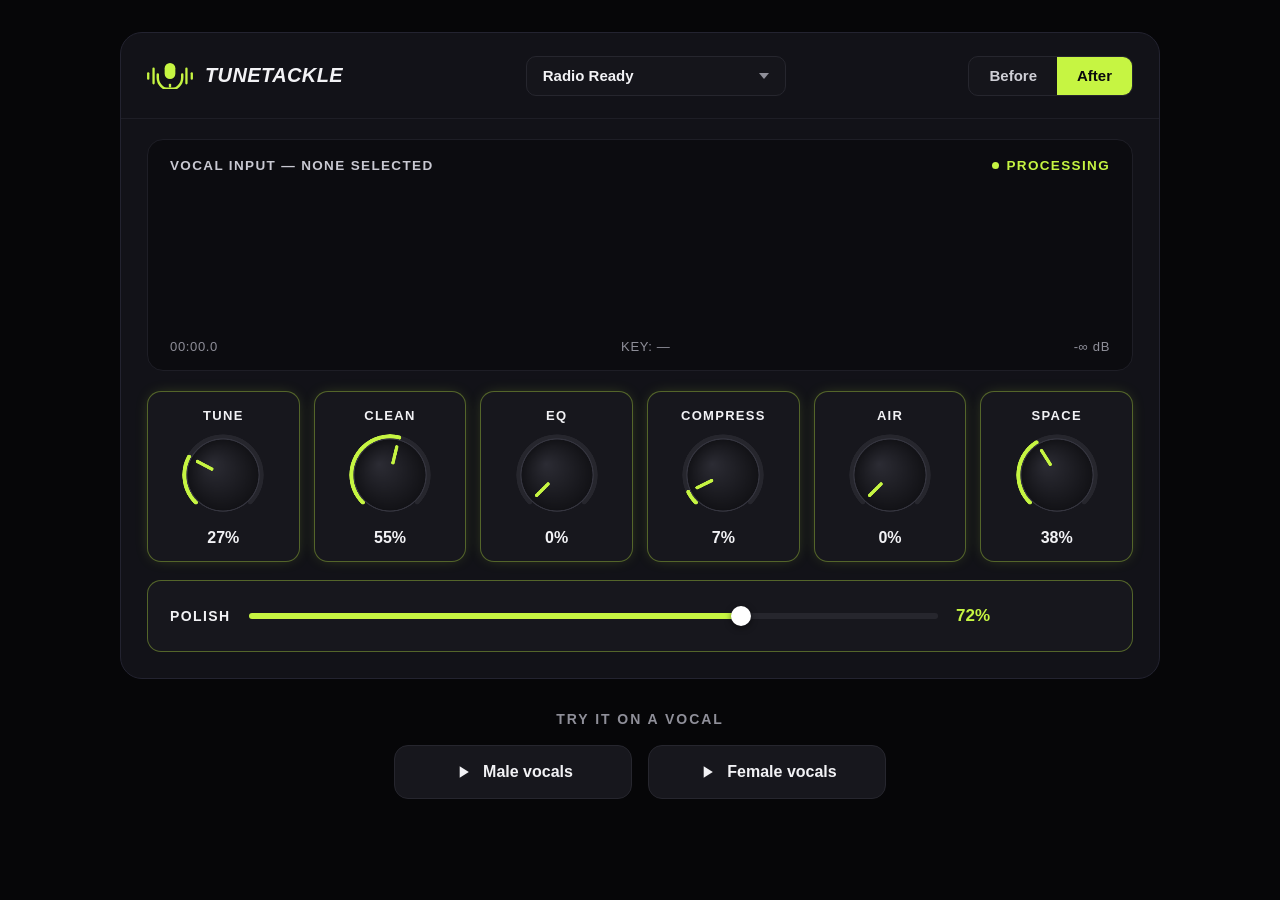
==== web-demo/index.html @ 39933021 "Replace marketing site with interactive Web Audio plugin demo Ports the real DSP chain (pitch detect" ====
<!DOCTYPE html>
<html lang="en">
<head>
<meta charset="UTF-8">
<meta name="viewport" content="width=device-width, initial-scale=1.0">
<title>TuneTackle — Try it</title>
<meta name="description" content="Play TuneTackle's real signal chain on a male or female vocal clip, right in your browser.">
<link rel="icon" href="data:image/svg+xml,%3Csvg xmlns='http://www.w3.org/2000/svg' viewBox='0 0 100 100'%3E%3Crect x='38' y='6' width='26' height='46' rx='13' fill='%23c6f542'/%3E%3Cpath d='M30 34v14a21 21 0 0 0 42 0V34' fill='none' stroke='%23c6f542' stroke-width='7'/%3E%3C/svg%3E">
<link rel="stylesheet" href="css/styles.css">
</head>
<body>

<div class="stage">
  <div class="plugin" id="plugin">
    <div class="header">
      <div class="logo" aria-hidden="true">
        <svg viewBox="0 0 60 34" width="46" height="26">
          <rect x="0"  y="12" width="3" height="10" rx="1.5" fill="#c6f542"/>
          <rect x="7"  y="6"  width="3" height="22" rx="1.5" fill="#c6f542"/>
          <rect x="50" y="6"  width="3" height="22" rx="1.5" fill="#c6f542"/>
          <rect x="57" y="12" width="3" height="10" rx="1.5" fill="#c6f542"/>
          <rect x="23" y="0"  width="14" height="21" rx="7"  fill="#c6f542"/>
          <path d="M14 15v4a16 16 0 0 0 32 0v-4" fill="none" stroke="#c6f542" stroke-width="3.2" stroke-linecap="round"/>
          <rect x="28.5" y="27" width="3" height="5" rx="1" fill="#c6f542"/>
          <rect x="23" y="32" width="14" height="2.2" rx="1.1" fill="#c6f542"/>
        </svg>
        <span class="wordmark">TUNETACKLE</span>
      </div>

      <select class="preset-select" id="presetSelect" aria-label="Preset"></select>

      <div class="ab-toggle" role="group" aria-label="Before / After">
        <button type="button" data-bypass="true"  id="btnBefore">Before</button>
        <button type="button" data-bypass="false" id="btnAfter" class="active">After</button>
      </div>
    </div>

    <div class="wave-panel">
      <div class="wave-row-top">
        <span class="wave-title">VOCAL INPUT — <span id="stemLabel">NONE SELECTED</span></span>
        <span class="status" id="statusText"><i class="dot"></i><span id="statusLabel">PROCESSING</span></span>
      </div>
      <canvas id="waveCanvas" class="wave-canvas"></canvas>
      <div class="wave-row-bottom">
        <span id="timeText">00:00.0</span>
        <span id="keyText">KEY: —</span>
        <span id="dbText">-∞ dB</span>
      </div>
    </div>

    <div class="knob-row" id="knobRow">
      <div class="knob-card" data-param="tune">
        <div class="knob-title">Tune</div>
        <canvas class="knob-canvas" data-param="tune" width="200" height="200"></canvas>
        <div class="knob-value" data-value-for="tune">27%</div>
      </div>
      <div class="knob-card" data-param="clean">
        <div class="knob-title">Clean</div>
        <canvas class="knob-canvas" data-param="clean" width="200" height="200"></canvas>
        <div class="knob-value" data-value-for="clean">55%</div>
      </div>
      <div class="knob-card" data-param="eq">
        <div class="knob-title">EQ</div>
        <canvas class="knob-canvas" data-param="eq" width="200" height="200"></canvas>
        <div class="knob-value" data-value-for="eq">0%</div>
      </div>
      <div class="knob-card" data-param="compress">
        <div class="knob-title">Compress</div>
        <canvas class="knob-canvas" data-param="compress" width="200" height="200"></canvas>
        <div class="knob-value" data-value-for="compress">7%</div>
      </div>
      <div class="knob-card" data-param="air">
        <div class="knob-title">Air</div>
        <canvas class="knob-canvas" data-param="air" width="200" height="200"></canvas>
        <div class="knob-value" data-value-for="air">0%</div>
      </div>
      <div class="knob-card" data-param="space">
        <div class="knob-title">Space</div>
        <canvas class="knob-canvas" data-param="space" width="200" height="200"></canvas>
        <div class="knob-value" data-value-for="space">38%</div>
      </div>
    </div>

    <div class="polish-bar">
      <span class="polish-label">Polish</span>
      <input type="range" id="polishSlider" min="0" max="100" value="72" step="1" class="polish-range" aria-label="Polish">
      <span class="polish-value" id="polishValue">72%</span>
      <canvas id="polishMeter" class="polish-meter" width="90" height="34"></canvas>
    </div>
  </div>

  <div class="try-it">
    <div class="try-it-heading">Try it on a vocal</div>
    <div class="stem-row">
      <button class="stem-card" data-stem="male" id="maleStem" aria-pressed="false">
        <svg class="stem-icon" viewBox="0 0 24 24" width="20" height="20"><path d="M8 5v14l11-7z" fill="currentColor"/></svg>
        <span class="stem-name">Male vocals</span>
      </button>
      <button class="stem-card" data-stem="female" id="femaleStem" aria-pressed="false">
        <svg class="stem-icon" viewBox="0 0 24 24" width="20" height="20"><path d="M8 5v14l11-7z" fill="currentColor"/></svg>
        <span class="stem-name">Female vocals</span>
      </button>
    </div>
    <audio id="maleAudio" src="assets/male-vocals.mp3" preload="auto" loop></audio>
    <audio id="femaleAudio" src="assets/female-vocals.mp3" preload="auto" loop></audio>
  </div>
</div>

<script type="module" src="js/main.js"></script>
</body>
</html>
---- web-demo/css/styles.css ----
:root{
  --bg:#060608;
  --panel:#121218;
  --panel-stroke:#232330;
  --card:#17171d;
  --card-stroke:#26262e;
  --display:#0c0c10;
  --lime:#c6f542;
  --lime-dim:#6f7a36;
  --text:#f2f2f5;
  --sub:#8f8f99;
  --track:#26262d;
  --bar-grey:#56565f;
}
*{box-sizing:border-box}
html,body{margin:0;padding:0}
body{
  background:var(--bg);
  color:var(--text);
  font-family:"Helvetica Neue",Helvetica,Arial,sans-serif;
  min-height:100vh;
  display:flex;
  justify-content:center;
  padding:32px 16px 64px;
}
.stage{width:100%;max-width:1040px}

/* ---------- plugin panel ---------- */
.plugin{
  background:var(--panel);
  border:1.2px solid var(--panel-stroke);
  border-radius:22px;
  padding:0 26px 26px;
  overflow:hidden;
}
.header{
  display:flex;align-items:center;justify-content:space-between;gap:16px;
  height:86px;border-bottom:1px solid #1e1e26;margin:0 -26px;padding:0 26px;
}
.logo{display:flex;align-items:center;gap:12px;flex:none}
.logo .wordmark{
  font-weight:700;font-style:italic;font-size:20px;letter-spacing:.02em;
  text-transform:uppercase;color:var(--text);white-space:nowrap;
}
.preset-select{
  appearance:none;-webkit-appearance:none;
  background:#15151b url('data:image/svg+xml,%3Csvg xmlns=%22http://www.w3.org/2000/svg%22 viewBox=%220 0 10 6%22%3E%3Cpath d=%22M0 0l5 6 5-6z%22 fill=%22%238f8f99%22/%3E%3C/svg%3E') no-repeat right 16px center;
  background-size:10px 6px;
  color:var(--text);border:1.2px solid var(--card-stroke);border-radius:10px;
  height:40px;padding:0 34px 0 16px;font-size:15px;font-weight:600;
  font-family:inherit;cursor:pointer;flex:1;max-width:260px;
}
.preset-select:focus{outline:1.5px solid var(--lime)}
.ab-toggle{
  display:flex;background:#15151b;border:1.2px solid var(--card-stroke);
  border-radius:10px;overflow:hidden;flex:none;height:40px;
}
.ab-toggle button{
  all:unset;padding:0 20px;height:100%;display:flex;align-items:center;
  cursor:pointer;color:#cfcfd6;font-weight:700;font-size:15px;font-family:inherit;
}
.ab-toggle button.active{background:var(--lime);color:#0a0a0d}

/* ---------- waveform display ---------- */
.wave-panel{
  background:var(--display);border:1.2px solid #1e1e26;border-radius:16px;
  margin-top:20px;padding:18px 22px 16px;
}
.wave-row-top{display:flex;justify-content:space-between;align-items:center;margin-bottom:8px}
.wave-title{font-size:13.5px;letter-spacing:.1em;color:#c9c9d2;font-weight:700}
.status{display:flex;align-items:center;gap:7px;font-size:13.5px;letter-spacing:.1em;font-weight:700;color:var(--lime)}
.status .dot{width:7px;height:7px;border-radius:50%;background:var(--lime);display:inline-block}
.plugin.bypassed .status{color:var(--sub)}
.plugin.bypassed .status .dot{background:var(--sub)}
.wave-canvas{width:100%;height:150px;display:block}
.wave-row-bottom{display:flex;justify-content:space-between;font-size:13px;letter-spacing:.05em;color:var(--sub);margin-top:8px}

/* ---------- knob row ---------- */
.knob-row{display:flex;gap:14px;margin-top:20px;flex-wrap:wrap}
.knob-card{
  background:var(--card);border:1px solid var(--card-stroke);border-radius:14px;
  flex:1 1 0;min-width:110px;padding:16px 8px 14px;text-align:center;
  transition:border-color .2s, box-shadow .2s;
}
.plugin:not(.bypassed) .knob-card{border-color:rgba(198,245,66,.35);box-shadow:0 0 16px -6px rgba(198,245,66,.35)}
.knob-title{font-size:13px;font-weight:700;letter-spacing:.1em;text-transform:uppercase;margin-bottom:10px}
.knob-canvas{width:84px;height:84px;cursor:ns-resize;touch-action:none}
.knob-value{font-size:16px;font-weight:700;margin-top:8px}
.plugin.bypassed .knob-value{color:var(--sub)}

/* ---------- polish bar ---------- */
.polish-bar{
  display:flex;align-items:center;gap:16px;
  background:var(--card);border:1.2px solid rgba(198,245,66,.35);border-radius:14px;
  margin-top:18px;padding:0 22px;height:72px;
}
.plugin.bypassed .polish-bar{border-color:var(--card-stroke)}
.polish-label{font-size:14px;font-weight:700;letter-spacing:.1em;text-transform:uppercase;flex:none}
.polish-range{
  flex:1;appearance:none;-webkit-appearance:none;height:6px;border-radius:3px;
  background:linear-gradient(90deg, var(--lime) 0%, var(--lime) var(--fill,72%), var(--track) var(--fill,72%), var(--track) 100%);
  outline:none;
}
.polish-range::-webkit-slider-thumb{
  appearance:none;-webkit-appearance:none;width:20px;height:20px;border-radius:50%;
  background:#fff;box-shadow:0 2px 6px rgba(0,0,0,.5);cursor:pointer;
}
.polish-range::-moz-range-thumb{
  width:20px;height:20px;border-radius:50%;background:#fff;border:none;
  box-shadow:0 2px 6px rgba(0,0,0,.5);cursor:pointer;
}
.plugin.bypassed .polish-range{opacity:.45}
.polish-value{font-size:17px;font-weight:700;color:var(--lime);flex:none;min-width:48px}
.plugin.bypassed .polish-value{color:var(--sub)}
.polish-meter{flex:none}

/* ---------- try it ---------- */
.try-it{margin-top:32px;text-align:center}
.try-it-heading{font-size:14px;font-weight:700;letter-spacing:.14em;text-transform:uppercase;color:var(--sub);margin-bottom:18px}
.stem-row{display:flex;gap:16px;justify-content:center;flex-wrap:wrap}
.stem-card{
  all:unset;display:flex;align-items:center;gap:10px;cursor:pointer;
  background:var(--card);border:1.2px solid var(--card-stroke);border-radius:14px;
  padding:16px 28px;color:var(--text);font-size:16px;font-weight:600;
  transition:border-color .2s, color .2s, background .2s;
  min-width:180px;justify-content:center;
}
.stem-card:hover{border-color:rgba(198,245,66,.5)}
.stem-card.playing{background:var(--lime);color:#0a0a0d;border-color:var(--lime)}
.stem-card .stem-icon{flex:none;transition:transform .15s}
.stem-card.playing .stem-icon{transform:scale(0.9)}

@media (max-width:760px){
  .header{flex-wrap:wrap;height:auto;padding:14px 20px}
  .preset-select{max-width:none;order:3;flex:1 1 100%}
  .knob-card{min-width:calc(33.333% - 10px)}
  .wave-canvas{height:110px}
  .polish-bar{flex-wrap:wrap;height:auto;padding:16px 18px}
  .polish-meter{display:none}
}
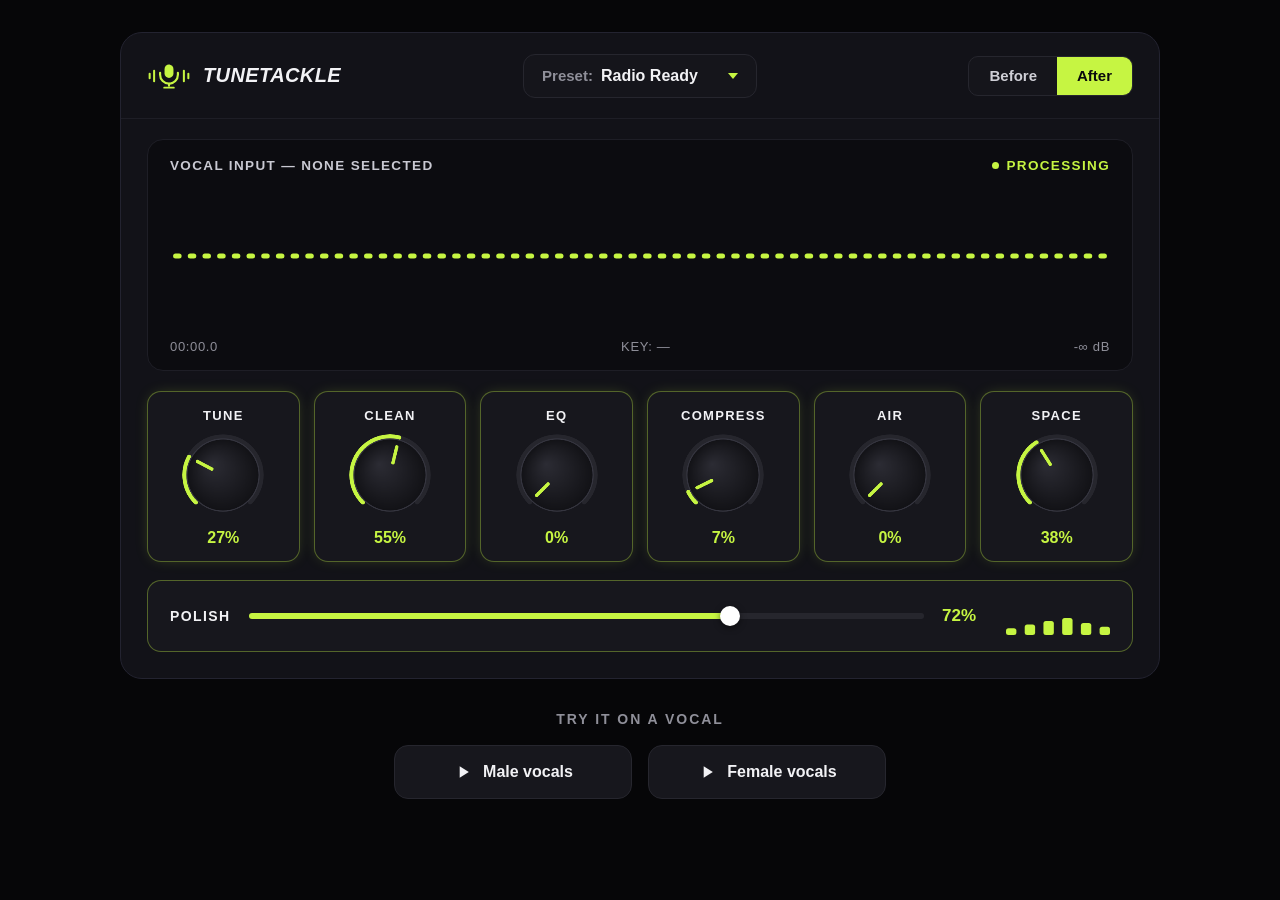
==== commit dbd3efe6: "Match web demo UI to the plugin reference design - Redraw logo mark with padded viewBox so it no lon" ====
--- a/web-demo/index.html
+++ b/web-demo/index.html
@@ -14,24 +14,29 @@
   <div class="plugin" id="plugin">
     <div class="header">
       <div class="logo" aria-hidden="true">
-        <svg viewBox="0 0 60 34" width="46" height="26">
-          <rect x="0"  y="12" width="3" height="10" rx="1.5" fill="#c6f542"/>
-          <rect x="7"  y="6"  width="3" height="22" rx="1.5" fill="#c6f542"/>
-          <rect x="50" y="6"  width="3" height="22" rx="1.5" fill="#c6f542"/>
-          <rect x="57" y="12" width="3" height="10" rx="1.5" fill="#c6f542"/>
-          <rect x="23" y="0"  width="14" height="21" rx="7"  fill="#c6f542"/>
-          <path d="M14 15v4a16 16 0 0 0 32 0v-4" fill="none" stroke="#c6f542" stroke-width="3.2" stroke-linecap="round"/>
-          <rect x="28.5" y="27" width="3" height="5" rx="1" fill="#c6f542"/>
-          <rect x="23" y="32" width="14" height="2.2" rx="1.1" fill="#c6f542"/>
+        <svg class="logo-mark" viewBox="0 0 68 44" width="44" height="28" fill="#c6f542">
+          <rect x="2"    y="17" width="3.2" height="10" rx="1.6"/>
+          <rect x="9"    y="12" width="3.2" height="20" rx="1.6"/>
+          <rect x="55.8" y="12" width="3.2" height="20" rx="1.6"/>
+          <rect x="62.8" y="17" width="3.2" height="10" rx="1.6"/>
+          <rect x="27"   y="4"  width="14"  height="21" rx="7"/>
+          <path d="M20 17v3a14 14 0 0 0 28 0v-3" fill="none" stroke="#c6f542" stroke-width="3.4" stroke-linecap="round"/>
+          <rect x="32.4" y="33" width="3.2" height="6"   rx="1.2"/>
+          <rect x="25"   y="39" width="18"  height="2.8" rx="1.4"/>
         </svg>
         <span class="wordmark">TUNETACKLE</span>
       </div>
 
-      <select class="preset-select" id="presetSelect" aria-label="Preset"></select>
+      <div class="preset-wrap">
+        <span class="preset-label">Preset:</span>
+        <select class="preset-select" id="presetSelect" aria-label="Preset"></select>
+      </div>
 
-      <div class="ab-toggle" role="group" aria-label="Before / After">
-        <button type="button" data-bypass="true"  id="btnBefore">Before</button>
-        <button type="button" data-bypass="false" id="btnAfter" class="active">After</button>
+      <div class="header-right">
+        <div class="ab-toggle" role="group" aria-label="Before / After">
+          <button type="button" data-bypass="true"  id="btnBefore">Before</button>
+          <button type="button" data-bypass="false" id="btnAfter" class="active">After</button>
+        </div>
       </div>
     </div>
 
--- a/web-demo/css/styles.css
+++ b/web-demo/css/styles.css
@@ -37,20 +37,28 @@
   display:flex;align-items:center;justify-content:space-between;gap:16px;
   height:86px;border-bottom:1px solid #1e1e26;margin:0 -26px;padding:0 26px;
 }
-.logo{display:flex;align-items:center;gap:12px;flex:none}
+.logo{display:flex;align-items:center;gap:12px;flex:1 1 0}
 .logo .wordmark{
   font-weight:700;font-style:italic;font-size:20px;letter-spacing:.02em;
   text-transform:uppercase;color:var(--text);white-space:nowrap;
 }
+.preset-wrap{
+  display:flex;align-items:center;gap:8px;flex:none;
+  background:#15151b;border:1.2px solid var(--card-stroke);border-radius:12px;
+  height:44px;padding:0 16px 0 18px;
+}
+.preset-label{color:var(--sub);font-size:15px;font-weight:600;flex:none;white-space:nowrap}
 .preset-select{
   appearance:none;-webkit-appearance:none;
-  background:#15151b url('data:image/svg+xml,%3Csvg xmlns=%22http://www.w3.org/2000/svg%22 viewBox=%220 0 10 6%22%3E%3Cpath d=%22M0 0l5 6 5-6z%22 fill=%22%238f8f99%22/%3E%3C/svg%3E') no-repeat right 16px center;
+  background:transparent url('data:image/svg+xml,%3Csvg xmlns=%22http://www.w3.org/2000/svg%22 viewBox=%220 0 10 6%22%3E%3Cpath d=%22M0 0l5 6 5-6z%22 fill=%22%23c6f542%22/%3E%3C/svg%3E') no-repeat right 2px center;
   background-size:10px 6px;
-  color:var(--text);border:1.2px solid var(--card-stroke);border-radius:10px;
-  height:40px;padding:0 34px 0 16px;font-size:15px;font-weight:600;
-  font-family:inherit;cursor:pointer;flex:1;max-width:260px;
+  color:var(--text);border:none;
+  height:100%;padding:0 22px 0 0;font-size:16px;font-weight:700;
+  font-family:inherit;cursor:pointer;text-align:left;
 }
-.preset-select:focus{outline:1.5px solid var(--lime)}
+.preset-select:focus{outline:none}
+.preset-wrap:focus-within{border-color:var(--lime)}
+.header-right{flex:1 1 0;display:flex;justify-content:flex-end}
 .ab-toggle{
   display:flex;background:#15151b;border:1.2px solid var(--card-stroke);
   border-radius:10px;overflow:hidden;flex:none;height:40px;
@@ -85,7 +93,7 @@
 .plugin:not(.bypassed) .knob-card{border-color:rgba(198,245,66,.35);box-shadow:0 0 16px -6px rgba(198,245,66,.35)}
 .knob-title{font-size:13px;font-weight:700;letter-spacing:.1em;text-transform:uppercase;margin-bottom:10px}
 .knob-canvas{width:84px;height:84px;cursor:ns-resize;touch-action:none}
-.knob-value{font-size:16px;font-weight:700;margin-top:8px}
+.knob-value{font-size:16px;font-weight:700;margin-top:8px;color:var(--lime)}
 .plugin.bypassed .knob-value{color:var(--sub)}
 
 /* ---------- polish bar ---------- */
@@ -112,7 +120,7 @@
 .plugin.bypassed .polish-range{opacity:.45}
 .polish-value{font-size:17px;font-weight:700;color:var(--lime);flex:none;min-width:48px}
 .plugin.bypassed .polish-value{color:var(--sub)}
-.polish-meter{flex:none}
+.polish-meter{flex:none;width:104px;height:38px}
 
 /* ---------- try it ---------- */
 .try-it{margin-top:32px;text-align:center}
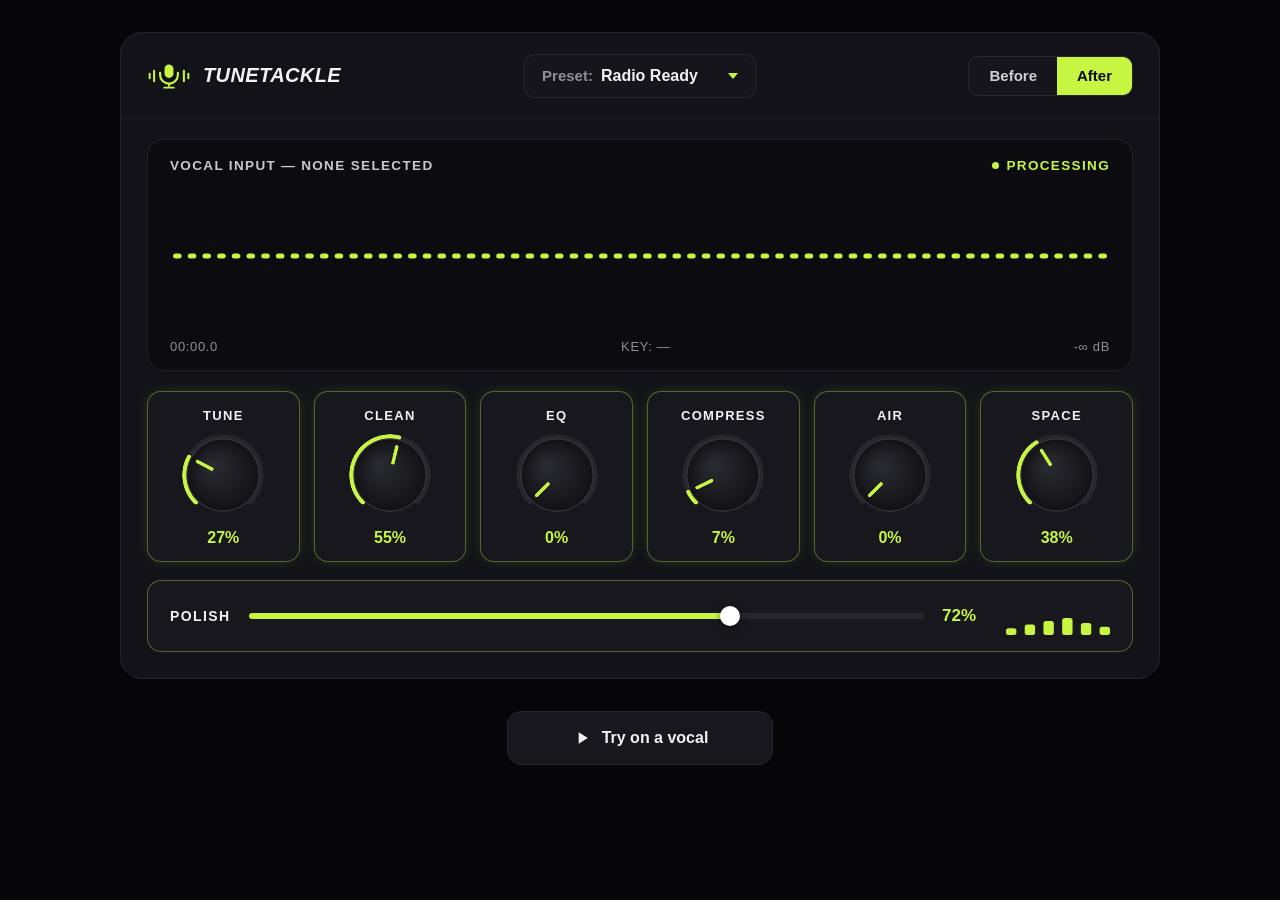
==== commit 30c62297: "Replace male/female stems with a single vocal clip Swaps the two demo clips for one (this-vocal.wav)" ====
--- a/web-demo/index.html
+++ b/web-demo/index.html
@@ -4,7 +4,7 @@
 <meta charset="UTF-8">
 <meta name="viewport" content="width=device-width, initial-scale=1.0">
 <title>TuneTackle — Try it</title>
-<meta name="description" content="Play TuneTackle's real signal chain on a male or female vocal clip, right in your browser.">
+<meta name="description" content="Play TuneTackle's real signal chain on a vocal clip, right in your browser.">
 <link rel="icon" href="data:image/svg+xml,%3Csvg xmlns='http://www.w3.org/2000/svg' viewBox='0 0 100 100'%3E%3Crect x='38' y='6' width='26' height='46' rx='13' fill='%23c6f542'/%3E%3Cpath d='M30 34v14a21 21 0 0 0 42 0V34' fill='none' stroke='%23c6f542' stroke-width='7'/%3E%3C/svg%3E">
 <link rel="stylesheet" href="css/styles.css">
 </head>
@@ -95,19 +95,13 @@
   </div>
 
   <div class="try-it">
-    <div class="try-it-heading">Try it on a vocal</div>
     <div class="stem-row">
-      <button class="stem-card" data-stem="male" id="maleStem" aria-pressed="false">
+      <button class="stem-card" data-stem="vocal" id="vocalStem" aria-pressed="false">
         <svg class="stem-icon" viewBox="0 0 24 24" width="20" height="20"><path d="M8 5v14l11-7z" fill="currentColor"/></svg>
-        <span class="stem-name">Male vocals</span>
-      </button>
-      <button class="stem-card" data-stem="female" id="femaleStem" aria-pressed="false">
-        <svg class="stem-icon" viewBox="0 0 24 24" width="20" height="20"><path d="M8 5v14l11-7z" fill="currentColor"/></svg>
-        <span class="stem-name">Female vocals</span>
+        <span class="stem-name">Try on a vocal</span>
       </button>
     </div>
-    <audio id="maleAudio" src="assets/male-vocals.mp3" preload="auto" loop></audio>
-    <audio id="femaleAudio" src="assets/female-vocals.mp3" preload="auto" loop></audio>
+    <audio id="vocalAudio" src="assets/this-vocal.wav" preload="auto" loop></audio>
   </div>
 </div>
 
--- a/web-demo/css/styles.css
+++ b/web-demo/css/styles.css
@@ -124,14 +124,13 @@
 
 /* ---------- try it ---------- */
 .try-it{margin-top:32px;text-align:center}
-.try-it-heading{font-size:14px;font-weight:700;letter-spacing:.14em;text-transform:uppercase;color:var(--sub);margin-bottom:18px}
 .stem-row{display:flex;gap:16px;justify-content:center;flex-wrap:wrap}
 .stem-card{
   all:unset;display:flex;align-items:center;gap:10px;cursor:pointer;
   background:var(--card);border:1.2px solid var(--card-stroke);border-radius:14px;
-  padding:16px 28px;color:var(--text);font-size:16px;font-weight:600;
+  padding:16px 32px;color:var(--text);font-size:16px;font-weight:600;
   transition:border-color .2s, color .2s, background .2s;
-  min-width:180px;justify-content:center;
+  min-width:200px;justify-content:center;
 }
 .stem-card:hover{border-color:rgba(198,245,66,.5)}
 .stem-card.playing{background:var(--lime);color:#0a0a0d;border-color:var(--lime)}
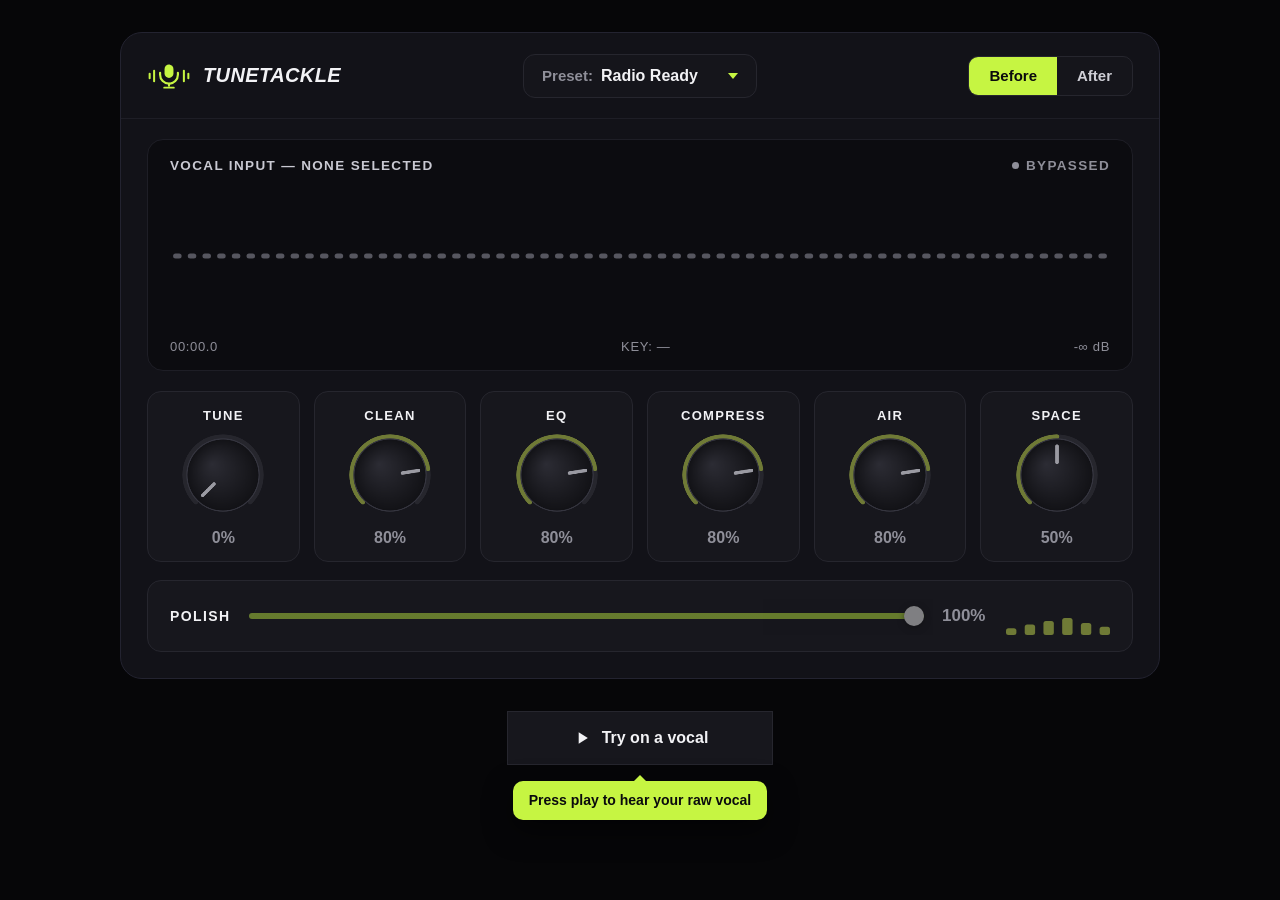
==== commit 0da34b34: "Add first-run guided tour and change default demo state - Default state is now Before/bypassed with " ====
--- a/web-demo/index.html
+++ b/web-demo/index.html
@@ -11,7 +11,7 @@
 <body>
 
 <div class="stage">
-  <div class="plugin" id="plugin">
+  <div class="plugin bypassed" id="plugin">
     <div class="header">
       <div class="logo" aria-hidden="true">
         <svg class="logo-mark" viewBox="0 0 68 44" width="44" height="28" fill="#c6f542">
@@ -34,8 +34,8 @@
 
       <div class="header-right">
         <div class="ab-toggle" role="group" aria-label="Before / After">
-          <button type="button" data-bypass="true"  id="btnBefore">Before</button>
-          <button type="button" data-bypass="false" id="btnAfter" class="active">After</button>
+          <button type="button" data-bypass="true"  id="btnBefore" class="active">Before</button>
+          <button type="button" data-bypass="false" id="btnAfter">After</button>
         </div>
       </div>
     </div>
@@ -43,7 +43,7 @@
     <div class="wave-panel">
       <div class="wave-row-top">
         <span class="wave-title">VOCAL INPUT — <span id="stemLabel">NONE SELECTED</span></span>
-        <span class="status" id="statusText"><i class="dot"></i><span id="statusLabel">PROCESSING</span></span>
+        <span class="status" id="statusText"><i class="dot"></i><span id="statusLabel">BYPASSED</span></span>
       </div>
       <canvas id="waveCanvas" class="wave-canvas"></canvas>
       <div class="wave-row-bottom">
@@ -57,39 +57,39 @@
       <div class="knob-card" data-param="tune">
         <div class="knob-title">Tune</div>
         <canvas class="knob-canvas" data-param="tune" width="200" height="200"></canvas>
-        <div class="knob-value" data-value-for="tune">27%</div>
+        <div class="knob-value" data-value-for="tune">0%</div>
       </div>
       <div class="knob-card" data-param="clean">
         <div class="knob-title">Clean</div>
         <canvas class="knob-canvas" data-param="clean" width="200" height="200"></canvas>
-        <div class="knob-value" data-value-for="clean">55%</div>
+        <div class="knob-value" data-value-for="clean">80%</div>
       </div>
       <div class="knob-card" data-param="eq">
         <div class="knob-title">EQ</div>
         <canvas class="knob-canvas" data-param="eq" width="200" height="200"></canvas>
-        <div class="knob-value" data-value-for="eq">0%</div>
+        <div class="knob-value" data-value-for="eq">80%</div>
       </div>
       <div class="knob-card" data-param="compress">
         <div class="knob-title">Compress</div>
         <canvas class="knob-canvas" data-param="compress" width="200" height="200"></canvas>
-        <div class="knob-value" data-value-for="compress">7%</div>
+        <div class="knob-value" data-value-for="compress">80%</div>
       </div>
       <div class="knob-card" data-param="air">
         <div class="knob-title">Air</div>
         <canvas class="knob-canvas" data-param="air" width="200" height="200"></canvas>
-        <div class="knob-value" data-value-for="air">0%</div>
+        <div class="knob-value" data-value-for="air">80%</div>
       </div>
       <div class="knob-card" data-param="space">
         <div class="knob-title">Space</div>
         <canvas class="knob-canvas" data-param="space" width="200" height="200"></canvas>
-        <div class="knob-value" data-value-for="space">38%</div>
+        <div class="knob-value" data-value-for="space">50%</div>
       </div>
     </div>
 
     <div class="polish-bar">
       <span class="polish-label">Polish</span>
-      <input type="range" id="polishSlider" min="0" max="100" value="72" step="1" class="polish-range" aria-label="Polish">
-      <span class="polish-value" id="polishValue">72%</span>
+      <input type="range" id="polishSlider" min="0" max="100" value="100" step="1" class="polish-range" aria-label="Polish">
+      <span class="polish-value" id="polishValue">100%</span>
       <canvas id="polishMeter" class="polish-meter" width="90" height="34"></canvas>
     </div>
   </div>
--- a/web-demo/css/styles.css
+++ b/web-demo/css/styles.css
@@ -23,7 +23,7 @@
   justify-content:center;
   padding:32px 16px 64px;
 }
-.stage{width:100%;max-width:1040px}
+.stage{width:100%;max-width:1040px;position:relative}
 
 /* ---------- plugin panel ---------- */
 .plugin{
@@ -145,3 +145,23 @@
   .polish-bar{flex-wrap:wrap;height:auto;padding:16px 18px}
   .polish-meter{display:none}
 }
+
+/* ---------- first-run guided tour ---------- */
+.coach-highlight{position:relative;border-radius:inherit;animation:coachPulse 1.6s ease-in-out infinite}
+@keyframes coachPulse{
+  0%,100%{box-shadow:0 0 0 0 rgba(198,245,66,.55)}
+  50%{box-shadow:0 0 0 9px rgba(198,245,66,0)}
+}
+.coach-tip{
+  position:absolute;z-index:20;max-width:260px;
+  background:var(--lime);color:#0a0a0d;
+  font-size:14px;font-weight:700;line-height:1.35;
+  padding:10px 16px;border-radius:10px;
+  box-shadow:0 10px 28px rgba(0,0,0,.5);
+  pointer-events:none;text-align:center;
+  animation:coachBob 1.6s ease-in-out infinite;
+}
+.coach-tip::after{content:"";position:absolute;left:50%;margin-left:-7px;border:7px solid transparent}
+.coach-tip.below::after{top:-13px;border-bottom-color:var(--lime)}
+.coach-tip.above::after{bottom:-13px;border-top-color:var(--lime)}
+@keyframes coachBob{0%,100%{transform:translateY(0)}50%{transform:translateY(-5px)}}
